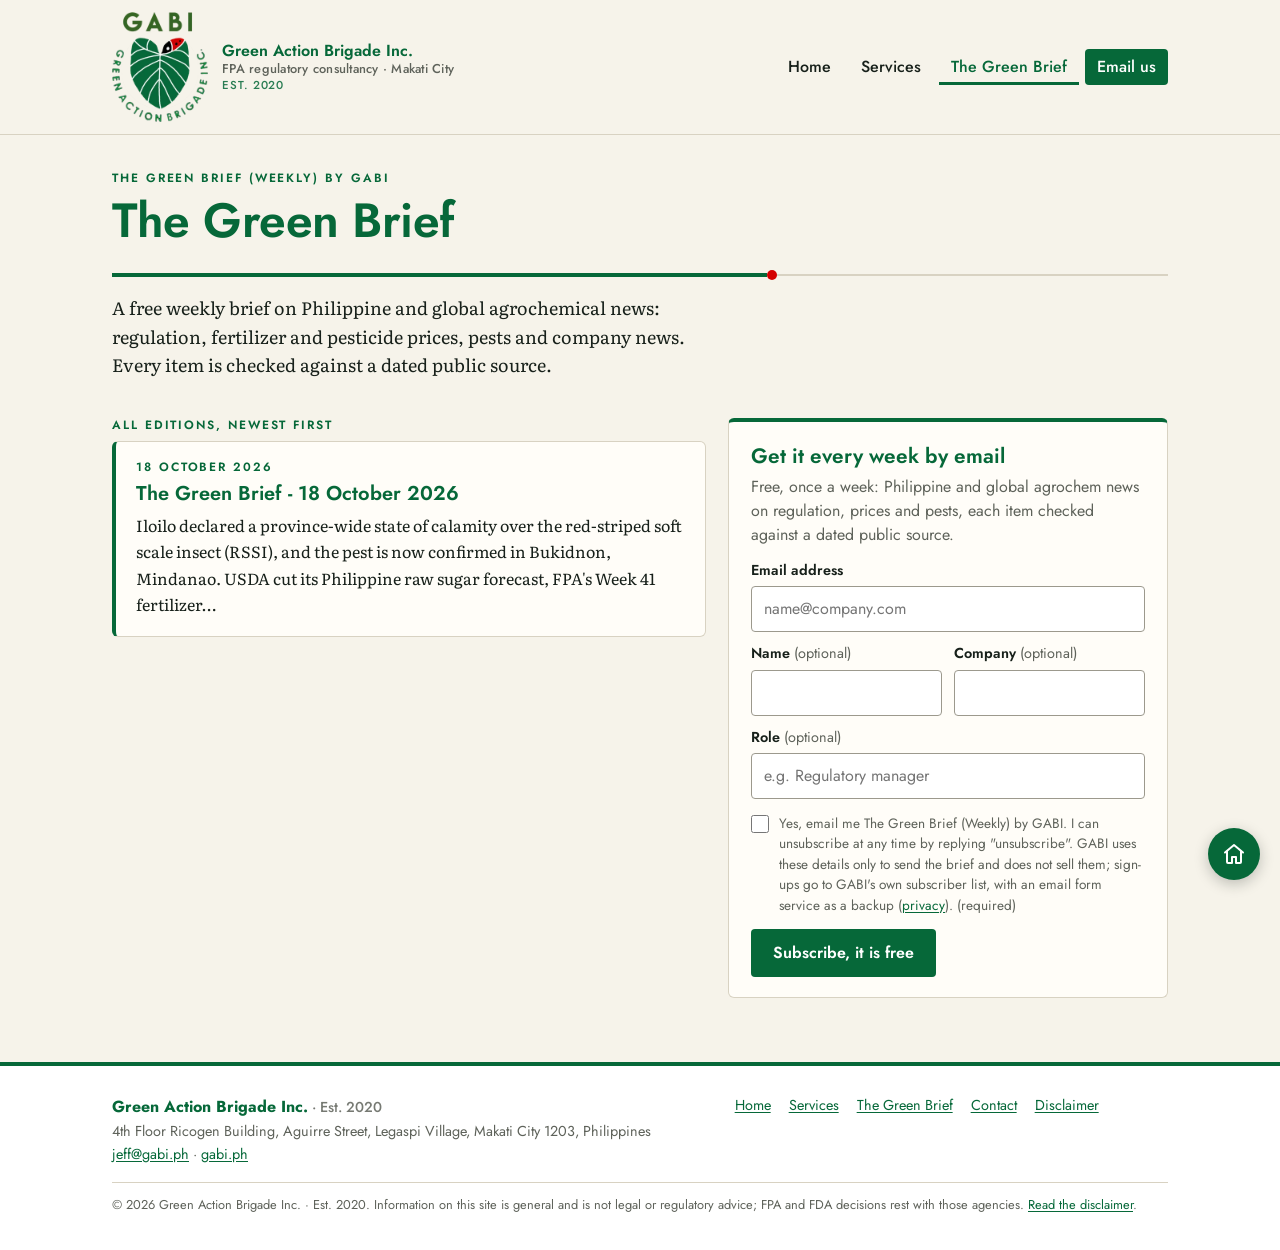
==== weekly/index.html @ cd9f1b32 "Menu always says The Green Brief" ====
<!DOCTYPE html>
<html lang="en-PH">
<head>
<meta charset="utf-8">
<meta name="viewport" content="width=device-width,initial-scale=1">
<title>The Green Brief (Weekly) by GABI</title>
<meta name="description" content="The Green Brief (Weekly) by GABI: free weekly brief on Philippine and global agrochemical regulation, prices, pests and company news, with sources.">
<link rel="canonical" href="https://gabi.ph/weekly/">
<meta name="theme-color" content="#066839">
<meta property="og:site_name" content="Green Action Brigade Inc. (GABI)">
<meta property="og:locale" content="en_PH">
<meta property="og:type" content="website">
<meta property="og:title" content="The Green Brief (Weekly) by GABI">
<meta property="og:description" content="The Green Brief (Weekly) by GABI: free weekly brief on Philippine and global agrochemical regulation, prices, pests and company news, with sources.">
<meta property="og:url" content="https://gabi.ph/weekly/">
<meta property="og:image" content="https://gabi.ph/assets/img/og-weekly.png">
<meta property="og:image:width" content="1200">
<meta property="og:image:height" content="630">
<meta property="og:image:alt" content="GABI logo with the words Green Action Brigade Inc. and a short description">
<meta name="twitter:card" content="summary_large_image">
<meta name="twitter:title" content="The Green Brief (Weekly) by GABI">
<meta name="twitter:description" content="The Green Brief (Weekly) by GABI: free weekly brief on Philippine and global agrochemical regulation, prices, pests and company news, with sources.">
<meta name="twitter:image" content="https://gabi.ph/assets/img/og-weekly.png">
<link rel="icon" href="../favicon.ico" sizes="any">
<link rel="icon" type="image/png" sizes="32x32" href="../assets/img/favicon-32.png">
<link rel="apple-touch-icon" href="../apple-touch-icon.png">
<link rel="manifest" href="../site.webmanifest">
<link rel="preload" href="../assets/fonts/jost-normal-latin.woff2" as="font" type="font/woff2" crossorigin>
<link rel="preload" href="../assets/fonts/literata-normal-latin.woff2" as="font" type="font/woff2" crossorigin>
<link rel="stylesheet" href="../assets/css/fonts.css?v=5">
<link rel="stylesheet" href="../assets/css/site.css?v=8">
<script type="application/ld+json">{"@context": "https://schema.org", "@type": "ProfessionalService", "name": "Green Action Brigade Inc.", "alternateName": "GABI", "url": "https://gabi.ph/", "email": "jeff@gabi.ph", "logo": "https://gabi.ph/assets/img/gabi-logo-480.png", "image": "https://gabi.ph/assets/img/og-default.png", "address": {"@type": "PostalAddress", "streetAddress": "4th Floor Ricogen Building, Aguirre Street, Legaspi Village", "addressLocality": "Makati City", "postalCode": "1203", "addressCountry": "PH"}, "areaServed": "PH", "description": "Philippine agrochemical regulatory consultancy: FPA pesticide and fertilizer registration, renewals, labels, EUPs and trials coordination."}</script>
</head>
<body>
<a class="skip" href="#main">Skip to content</a>
<header class="site-header">
 <div class="wrap">
  <a class="brand" href="../" aria-label="GABI home">
   <picture><source type="image/webp" srcset="../assets/img/gabi-logo-240.webp"><img src="../assets/img/gabi-logo-240.png" width="96" height="110" alt="GABI, Green Action Brigade Inc."></picture>
   <span class="brand-name">Green Action Brigade Inc.<small>FPA regulatory consultancy · Makati City</small><small class="est">Est. 2020</small></span>
  </a>
  <nav class="nav" aria-label="Main"><ul><li><a href="../">Home</a></li><li><a href="../services.html">Services</a></li><li><a href="../weekly/" aria-current="page">The Green Brief</a></li><li><a class="btn-nav" href="../contact.html">Email us</a></li></ul></nav>
 </div>
</header>
<main id="main">
<div class="wrap">
 <section class="page-head">
  <span class="kicker">The Green Brief (Weekly) by GABI</span>
  <h1>The Green Brief</h1>
  <div class="midrib dot" aria-hidden="true"></div>
  <p class="lede">A free weekly brief on Philippine and global agrochemical news: regulation, fertilizer and pesticide prices, pests and company news. Every item is checked against a dated public source.</p>
 </section>
 <div class="grid archive-grid" style="padding:12px 0 24px;gap:22px">
  <section aria-labelledby="ed-h"><h2 id="ed-h" class="kicker" style="font-size:.75rem">All editions, newest first</h2>
   <ol class="editions" reversed><li class="edition-card">
  <span class="kicker">18 October 2026</span>
  <h3><a href="2026-10-18/">The Green Brief - 18 October 2026</a></h3>
  <p>Iloilo declared a province-wide state of calamity over the red-striped soft scale insect (RSSI), and the pest is now confirmed in Bukidnon, Mindanao. USDA cut its Philippine raw sugar forecast, FPA&#x27;s Week 41 fertilizer…</p>
 </li></ol>
  </section>
  <div class="archive-side">
  <section class="subscribe card" aria-labelledby="sub-archive-h">
 <h2 id="sub-archive-h">Get it every week by email</h2>
 <p>Free, once a week: Philippine and global agrochem news on regulation, prices and pests, each item checked against a dated public source.</p>
 <form action="https://formsubmit.co/b0a8efc74737ae92e1e23c22b9d89d96" method="POST" accept-charset="UTF-8" data-gb-signup>
  <input type="hidden" name="_subject" value="New Green Brief subscriber"><input type="hidden" name="_template" value="table"><input type="hidden" name="_captcha" value="true"><input type="hidden" name="signup_page" value="weekly archive"><input type="hidden" name="_next" value="https://gabi.ph/weekly/subscribe/thanks/" data-next="../weekly/subscribe/thanks/"><div class="hp" aria-hidden="true"><label>Leave this empty<input type="text" name="_honey" tabindex="-1" autocomplete="off"></label></div><div class="sub-grid"><label class="full" for="sub-archive-email"><span class="lt">Email address</span><input id="sub-archive-email" type="email" name="email" required autocomplete="email" placeholder="name@company.com"></label><label for="sub-archive-name"><span class="lt">Name <em>(optional)</em></span><input id="sub-archive-name" type="text" name="name" autocomplete="name"></label><label for="sub-archive-company"><span class="lt">Company <em>(optional)</em></span><input id="sub-archive-company" type="text" name="company" autocomplete="organization"></label><label class="full" for="sub-archive-role"><span class="lt">Role <em>(optional)</em></span><input id="sub-archive-role" type="text" name="role" autocomplete="organization-title" placeholder="e.g. Regulatory manager"></label></div>
  <label class="consent"><input type="checkbox" name="consent" value="yes" required> <span>Yes, email me The Green Brief (Weekly) by GABI. I can unsubscribe at any time by replying "unsubscribe". GABI uses these details only to send the brief and does not sell them; sign-ups go to GABI's own subscriber list, with an email form service as a backup (<a href="../disclaimer.html#privacy">privacy</a>). <em>(required)</em></span></label>
  <button class="btn btn-green" type="submit">Subscribe, it is free</button>
 </form>
</section>
  
  </div>
 </div>
 <div style="height:40px"></div>
</div>
<script>/* point the post-submit redirect at the host the page is served from */
document.querySelectorAll('input[data-next]').forEach(function(i){if(location.protocol.indexOf('http')===0){i.value=new URL(i.getAttribute('data-next'),location.href).href;}});</script>
<script src="../assets/js/signup.js" defer></script>
</main>
<footer class="site-footer">
 <div class="wrap">
  <div>
   <strong>Green Action Brigade Inc.</strong> <span class="est">· Est. 2020</span>
   <address>4th Floor Ricogen Building, Aguirre Street, Legaspi Village, Makati City 1203, Philippines<br><a href="../contact.html">jeff@gabi.ph</a> · <a href="https://gabi.ph/">gabi.ph</a>
   <!-- Phone: add when ready, e.g. <br><a href="tel:+63XXXXXXXXXX">+63 X XXXX XXXX</a> --></address>
  </div>
  <nav aria-label="Footer"><ul>
   <li><a href="../">Home</a></li><li><a href="../services.html">Services</a></li>
   <li><a href="../weekly/">The Green Brief</a></li><li><a href="../contact.html">Contact</a></li>
   <li><a href="../disclaimer.html">Disclaimer</a></li>
  </ul></nav>
  <p class="legal">© 2026 Green Action Brigade Inc. · Est. 2020. Information on this site is general and is not legal or regulatory advice; FPA and FDA decisions rest with those agencies. <a href="../disclaimer.html">Read the disclaimer</a>.</p>
 </div>
</footer>
<a class="home-fab" href="../" aria-label="Back to home" title="Home"><svg viewBox="0 0 24 24" fill="none" stroke="currentColor" stroke-width="2" stroke-linecap="round" stroke-linejoin="round" aria-hidden="true"><path d="M3 10.5 12 3l9 7.5"/><path d="M5 9.5V20a1 1 0 0 0 1 1h4v-6h4v6h4a1 1 0 0 0 1-1V9.5"/></svg></a>
</body>
</html>
---- assets/css/fonts.css ----
@font-face{font-family:'Jost';font-style:normal;font-weight:400 700;font-display:swap;src:url(../fonts/jost-normal-latin-ext.woff2) format('woff2');unicode-range:U+0100-02BA, U+02BD-02C5, U+02C7-02CC, U+02CE-02D7, U+02DD-02FF, U+0304, U+0308, U+0329, U+1D00-1DBF, U+1E00-1E9F, U+1EF2-1EFF, U+2020, U+20A0-20AB, U+20AD-20C4, U+2113, U+2C60-2C7F, U+A720-A7FF}
@font-face{font-family:'Jost';font-style:normal;font-weight:400 700;font-display:swap;src:url(../fonts/jost-normal-latin.woff2) format('woff2');unicode-range:U+0000-00FF, U+0131, U+0152-0153, U+02BB-02BC, U+02C6, U+02DA, U+02DC, U+0304, U+0308, U+0329, U+2000-206F, U+20AC, U+2122, U+2191, U+2193, U+2212, U+2215, U+FEFF, U+FFFD}
@font-face{font-family:'Literata';font-style:italic;font-weight:400 600;font-display:swap;src:url(../fonts/literata-italic-latin-ext.woff2) format('woff2');unicode-range:U+0100-02BA, U+02BD-02C5, U+02C7-02CC, U+02CE-02D7, U+02DD-02FF, U+0304, U+0308, U+0329, U+1D00-1DBF, U+1E00-1E9F, U+1EF2-1EFF, U+2020, U+20A0-20AB, U+20AD-20C4, U+2113, U+2C60-2C7F, U+A720-A7FF}
@font-face{font-family:'Literata';font-style:italic;font-weight:400 600;font-display:swap;src:url(../fonts/literata-italic-latin.woff2) format('woff2');unicode-range:U+0000-00FF, U+0131, U+0152-0153, U+02BB-02BC, U+02C6, U+02DA, U+02DC, U+0304, U+0308, U+0329, U+2000-206F, U+20AC, U+2122, U+2191, U+2193, U+2212, U+2215, U+FEFF, U+FFFD}
@font-face{font-family:'Literata';font-style:normal;font-weight:400 600;font-display:swap;src:url(../fonts/literata-normal-latin-ext.woff2) format('woff2');unicode-range:U+0100-02BA, U+02BD-02C5, U+02C7-02CC, U+02CE-02D7, U+02DD-02FF, U+0304, U+0308, U+0329, U+1D00-1DBF, U+1E00-1E9F, U+1EF2-1EFF, U+2020, U+20A0-20AB, U+20AD-20C4, U+2113, U+2C60-2C7F, U+A720-A7FF}
@font-face{font-family:'Literata';font-style:normal;font-weight:400 600;font-display:swap;src:url(../fonts/literata-normal-latin.woff2) format('woff2');unicode-range:U+0000-00FF, U+0131, U+0152-0153, U+02BB-02BC, U+02C6, U+02DA, U+02DC, U+0304, U+0308, U+0329, U+2000-206F, U+20AC, U+2122, U+2191, U+2193, U+2212, U+2215, U+FEFF, U+FFFD}
---- assets/css/site.css ----
/* GABI site styles. Brand kit v1.0 (16 Oct 2026): Taro Leaf greens, Paper ground,
   Jost headings, Literata body, midrib rule, one Ladybug Red dot per page, no gold. */
:root{
  --taro:#066839;--ring:#228448;--olive:#366425;--paper:#F6F3EA;--white:#fff;
  --wash:#E2ECE4;--stone:#D8D2C2;--soil:#5E625A;--ink:#17201A;--red:#D40000;
  --card:#FFFDF8;--max:1120px;
  --sans:Jost,"Century Gothic",Arial,sans-serif;--serif:Literata,Georgia,serif;
}
*,*::before,*::after{box-sizing:border-box}
html{-webkit-text-size-adjust:100%;scroll-padding-top:16px}
body{margin:0;background:var(--paper);color:var(--ink);font:16px/1.65 var(--serif);min-height:100vh;display:flex;flex-direction:column}
main{flex:1 0 auto}
img{max-width:100%;height:auto;display:block}
a{color:var(--taro);text-underline-offset:2px}
a:hover{color:var(--olive)}
:focus-visible{outline:3px solid var(--ring);outline-offset:2px;border-radius:2px}
.hero :focus-visible,.close :focus-visible,.edition-cta :focus-visible{outline-color:#fff}
h1,h2,h3,h4{font-family:var(--sans);line-height:1.18;margin:0 0 .5em;color:var(--taro);font-weight:600}
h1{font-size:clamp(1.85rem,1.2rem + 2.6vw,3rem);letter-spacing:-.01em}
h2{font-size:clamp(1.45rem,1.1rem + 1.3vw,2rem)}
h3{font-size:1.15rem;color:var(--ink)}
p{margin:0 0 1em}
.wrap{max-width:var(--max);margin:0 auto;padding:0 20px}
.skip{position:absolute;left:-999px;top:8px;background:var(--white);padding:8px 12px;z-index:10;font-family:var(--sans)}
.skip:focus{left:8px}
.kicker{font:600 .75rem/1.3 var(--sans);letter-spacing:.16em;text-transform:uppercase;color:var(--taro);margin:0 0 .6em;display:block}
.lede{font-size:1.12rem;line-height:1.6}
.muted{color:var(--soil)}
.small{font-size:.875rem}

/* Header */
.site-header{background:var(--paper);border-bottom:1px solid var(--stone)}
.site-header .wrap{display:flex;align-items:center;justify-content:space-between;gap:16px;padding-top:12px;padding-bottom:12px}
.brand{display:flex;align-items:center;gap:14px;text-decoration:none;color:var(--ink)}
.brand img{width:96px;height:auto;flex:none}   /* brand kit: never below 96 px on screen */
.brand-name{font:600 1rem/1.25 var(--sans);color:var(--taro)}
.brand-name small{display:block;font-weight:500;font-size:.8rem;color:var(--soil);letter-spacing:.02em}
.nav ul{list-style:none;margin:0;padding:0;display:flex;flex-wrap:wrap;gap:4px 6px;align-items:center}
.nav a{display:inline-block;font:500 1rem/1 var(--sans);color:var(--ink);text-decoration:none;padding:10px 12px;border-radius:4px}
.nav a:hover{background:var(--wash);color:var(--taro)}
.nav a[aria-current="page"]{color:var(--taro);box-shadow:inset 0 -3px 0 var(--taro);border-radius:0}
.nav a.btn-nav{background:var(--taro);color:var(--white);border-radius:4px;box-shadow:none}
.nav a.btn-nav:hover{background:var(--olive);color:var(--white)}

/* Buttons */
.btn{display:inline-block;font:600 1rem/1 var(--sans);text-decoration:none;padding:14px 20px;border-radius:4px;border:2px solid transparent}
.btn-primary{background:var(--white);color:var(--taro)}
.btn-primary:hover{background:var(--paper);color:var(--olive)}
.btn-green{background:var(--taro);color:var(--white)}
.btn-green:hover{background:var(--olive);color:var(--white)}
.btn-ghost{border-color:currentColor;color:var(--white)}
.btn-ghost:hover{background:rgba(255,255,255,.1);color:var(--white)}
.btn-outline{border-color:var(--taro);color:var(--taro);background:transparent}
.btn-outline:hover{background:var(--wash);color:var(--taro)}
.actions{display:flex;flex-wrap:wrap;gap:12px;margin-top:1.4em}

/* Midrib rule: Taro Leaf rule to ~62 %, Stone after, one Ladybug dot at the joint */
.midrib{position:relative;height:2px;background:var(--stone);margin:18px 0}
.midrib::before{content:"";position:absolute;left:0;top:-1px;width:62%;height:4px;background:var(--taro)}
.midrib.dot::after{content:"";position:absolute;left:62%;top:-4px;width:10px;height:10px;border-radius:50%;background:var(--red)}

/* Hero: L1 cover split, 62 % Taro Leaf / 38 % White */
.hero{background:var(--taro);color:var(--white);overflow:hidden}
.hero-grid{display:grid;grid-template-columns:1fr}
.hero-copy{padding:40px 0 36px}
.hero h1{color:var(--white);max-width:20ch}
.hero .kicker{color:#CFE3D5}
.hero .lede{color:#F0F5F1;max-width:46ch}
.hero-panel{background:var(--white);color:var(--ink);padding:26px 22px 22px;margin:0 -20px}
.hero-panel h2{font-size:1.05rem;color:var(--olive);text-transform:uppercase;letter-spacing:.12em;margin-bottom:14px}
.veins{list-style:none;margin:0;padding:0 0 0 22px;position:relative}
.veins::before{content:"";position:absolute;left:5px;top:6px;bottom:6px;width:4px;background:var(--taro);border-radius:2px}
.veins li{position:relative;padding:0 0 14px 18px;font:500 1rem/1.35 var(--sans)}
.veins li::before{content:"";position:absolute;left:-15px;top:.55em;width:24px;height:3px;background:var(--ring);transform:rotate(-35deg);transform-origin:left center}
.veins li span{display:block;font:400 .875rem/1.45 var(--serif);color:var(--soil);margin-top:2px}
.veins li b{font-weight:700;color:var(--olive);margin-right:6px}
.panel-note{font:.8rem/1.45 var(--sans);color:var(--soil);margin:4px 0 0;border-top:1px solid var(--stone);padding-top:10px}

/* Sections */
.section{padding:48px 0}
.section.alt{background:var(--white)}
.section.wash{background:var(--wash)}
.section-head{max-width:720px;margin-bottom:24px}
.grid{display:grid;gap:16px;grid-template-columns:1fr}
.card{background:var(--card);border:1px solid var(--stone);border-radius:6px;padding:20px 20px 18px;position:relative}
.card h3{margin:.1em 0 .35em}
.card p{margin:0;font-size:.97rem}
.num{font:700 2.2rem/1 var(--sans);color:var(--olive);display:block;margin-bottom:8px}
.card a.stretch::after{content:"";position:absolute;inset:0}
.more{font:600 1rem var(--sans);text-decoration:none}
.more::after{content:" \2192"}

/* Midrib layout: content hangs from an off-centre vertical rule */
.midrib-layout{display:grid;grid-template-columns:1fr;gap:20px}
.midrib-layout .side{border-left:4px solid var(--taro);padding-left:18px}
.ticks{list-style:none;margin:0;padding:0}
.ticks li{position:relative;padding:0 0 18px 28px}
.ticks li::before{content:"";position:absolute;left:0;top:.75em;width:18px;height:3px;background:var(--ring);transform:rotate(-35deg);transform-origin:left center}
.ticks li strong{display:block;font:600 1.08rem/1.3 var(--sans);color:var(--ink);margin-bottom:2px}
.ticks li p{margin:0}

/* Weekly teaser */
.teaser{background:var(--card);border:1px solid var(--stone);border-left:4px solid var(--taro);border-radius:6px;padding:22px}
.teaser h3{font-size:1.35rem;color:var(--taro)}
.teaser ul{margin:.4em 0 1.2em;padding-left:1.2em}
.teaser li{margin:.3em 0}
.meta{font:500 .875rem/1.4 var(--sans);color:var(--soil);margin:0 0 .8em}

/* Close / contact CTA (L9) */
.close{background:var(--taro);color:var(--white);padding:48px 0}
.close h2{color:var(--white);max-width:24ch}
.close p{color:#F0F5F1}
.close address{font-style:normal;font-family:var(--sans)}
.close a:not(.btn){color:var(--white)}

/* Services page */
.svc{padding:28px 0;border-top:1px solid var(--stone);display:grid;grid-template-columns:1fr;gap:8px 32px}
.svc:first-of-type{border-top:0}
.svc h2{font-size:1.45rem;margin:0}
.svc ul{margin:.3em 0 0;padding-left:1.2em}
.svc li{margin:.25em 0}
.toc{display:flex;flex-wrap:wrap;gap:8px;list-style:none;padding:0;margin:0}
.toc a{display:inline-block;font:500 .9rem/1 var(--sans);text-decoration:none;background:var(--white);border:1px solid var(--stone);padding:9px 12px;border-radius:99px;color:var(--ink)}
.toc a:hover{border-color:var(--taro);color:var(--taro)}
.steps{counter-reset:s;list-style:none;padding:0;margin:0;display:grid;gap:14px;grid-template-columns:1fr}
.steps li{counter-increment:s;background:var(--card);border:1px solid var(--stone);border-radius:6px;padding:16px 16px 14px 64px;position:relative}
.steps li::before{content:counter(s,decimal-leading-zero);position:absolute;left:16px;top:12px;font:700 1.6rem/1 var(--sans);color:var(--olive)}
.steps strong{font-family:var(--sans);display:block}
.note{background:var(--wash);border-left:4px solid var(--ring);padding:14px 18px;border-radius:0 6px 6px 0}

/* Page head (inner pages) */
.page-head{padding:36px 0 8px}
.page-head .lede{max-width:62ch}

/* Contact */
.contact-grid{display:grid;grid-template-columns:1fr;gap:20px}
.contact-card{background:var(--white);border:1px solid var(--stone);border-radius:6px;padding:22px}
.contact-card address{font-style:normal}
.contact-card dt{font:600 .75rem/1.3 var(--sans);letter-spacing:.14em;text-transform:uppercase;color:var(--ring);margin-top:14px}
.contact-card dt:first-child{margin-top:0}
.contact-card dd{margin:4px 0 0;font-size:1.05rem}
.checklist{padding-left:1.2em}.checklist li{margin:.35em 0}

/* Weekly archive */
.editions{list-style:none;margin:0;padding:0;display:grid;gap:14px}
.edition-card{background:var(--card);border:1px solid var(--stone);border-left:4px solid var(--taro);border-radius:6px;padding:18px 20px;position:relative}
.edition-card h3{font-size:1.25rem;margin:0 0 .3em;color:var(--taro)}
.edition-card h3 a{text-decoration:none}
.edition-card h3 a::after{content:"";position:absolute;inset:0}
.edition-card p{margin:0}
.follow{background:var(--white);border:1px solid var(--stone);border-radius:6px;padding:18px 20px}

/* Weekly edition content (adapted from the public edition format) */
.edition{max-width:880px;margin:0 auto;padding-bottom:48px}
.edition h1{font-size:clamp(1.6rem,1.2rem + 1.8vw,2.3rem)}
.edition .intro{background:var(--wash);border-left:3px solid var(--ring);padding:14px 18px;margin:16px 0 8px}
.edition .intro .lab{font:600 .75rem var(--sans);letter-spacing:.12em;text-transform:uppercase;color:var(--taro);display:block;margin-bottom:4px}
.edition .intro p{margin:0}
.edition h2{font-size:1.3rem;margin:36px 0 10px;display:flex;align-items:baseline;gap:12px}
.edition h2 .num{font-size:1.7rem;display:inline;margin:0}
.edition .sintro{font:.9rem/1.5 var(--sans);color:var(--soil);margin:0 0 6px}
.edition article.item{background:var(--card);border:1px solid var(--stone);border-left:3px solid var(--ring);border-radius:4px;padding:14px 18px;margin:12px 0}
.edition article.item h3{font-size:1.05rem;line-height:1.35;margin:0 0 6px}
.edition article.item p{margin:6px 0}
.edition .why{font:.92rem/1.5 var(--sans);background:#EEF4EF;padding:8px 11px;border-radius:3px}
.edition .why b{color:var(--taro);text-transform:uppercase;font-size:.72rem;letter-spacing:.08em;margin-right:8px}
.edition .src,.edition .tnote{font:.8rem/1.5 var(--sans);color:var(--soil)}
.edition .src a{word-break:break-word}
.edition ul.bl{margin:4px 0;padding-left:20px}.edition ul.bl li{margin:6px 0}.edition ul.bl .src{display:block}
.edition .tw{overflow-x:auto;-webkit-overflow-scrolling:touch}
.edition .tw:focus-visible{outline:3px solid var(--ring);outline-offset:2px}
.edition table{width:100%;border-collapse:collapse;font:.84rem/1.45 var(--sans);margin:8px 0 2px;background:var(--card)}
.edition th{text-align:left;background:var(--taro);color:var(--white);font-weight:600;padding:7px 9px;white-space:nowrap}
.edition td{border-bottom:1px solid var(--stone);padding:7px 9px;vertical-align:top}
.edition ul.watch{padding-left:20px;font:.95rem/1.6 var(--sans)}
.edition .disc{margin-top:26px;font:.82rem/1.55 var(--sans);color:var(--soil);border-top:1px solid var(--stone);padding-top:12px}
.edition-cta{margin-top:34px;background:var(--taro);color:var(--white);border-radius:6px;padding:22px 24px}
.edition-cta h2{color:var(--white);margin:0 0 8px;font-size:1.3rem;display:block}
.edition-cta p{margin:6px 0;font:1rem/1.5 var(--sans)}
.edition-cta a{color:var(--white);font-weight:600}
.edition-toc{font:.9rem/1.5 var(--sans);margin:14px 0 0;padding:12px 16px;background:var(--white);border:1px solid var(--stone);border-radius:6px}
.edition-toc ol{margin:6px 0 0;padding-left:1.3em;columns:2;column-gap:28px}
.crumbs{font:.875rem var(--sans);margin:22px 0 18px}
.crumbs a{text-decoration:none}

/* Prose (disclaimer, 404) */
.prose{max-width:70ch}
.prose h2{font-size:1.3rem;margin-top:1.6em}

/* Footer */
.site-footer{border-top:4px solid var(--taro);background:var(--white);padding:28px 0 22px;font:.9rem/1.6 var(--sans);color:var(--soil);margin-top:0}
.site-footer .wrap{display:grid;grid-template-columns:1fr;gap:16px}
.site-footer strong{color:var(--taro);font-size:1rem}
.site-footer address{font-style:normal}
.site-footer ul{list-style:none;margin:0;padding:0;display:flex;flex-wrap:wrap;gap:6px 18px}
.site-footer a{color:var(--taro)}
.site-footer .legal{border-top:1px solid var(--stone);padding-top:12px;font-size:.8rem}

/* Tablet and up */
@media (min-width:700px){
  .wrap{padding:0 32px}
  .hero-panel{margin:0 -32px}
  .grid.two{grid-template-columns:1fr 1fr}
  .grid.four{grid-template-columns:1fr 1fr}
  .steps{grid-template-columns:1fr 1fr}
  .contact-grid{grid-template-columns:1.1fr .9fr}
  .site-footer .wrap{grid-template-columns:1.4fr 1fr}
  .site-footer .legal{grid-column:1/-1}
}
@media (min-width:980px){
  .hero-grid{grid-template-columns:62fr 38fr;min-height:440px}
  .hero-copy{padding:64px 48px 60px 0}
  .hero-panel{margin-left:0;display:flex;flex-direction:column;justify-content:center;padding:40px 32px 28px;margin-right:calc(-1 * (max(0px,(100vw - var(--max))/2) + 32px))}
  .grid.four{grid-template-columns:repeat(4,1fr)}
  .midrib-layout{grid-template-columns:38fr 62fr;gap:48px}
  .midrib-layout .side{border-left:0;padding-left:0;border-right:4px solid var(--taro);padding-right:32px}
  .svc{grid-template-columns:38fr 62fr}
  .steps{grid-template-columns:repeat(5,1fr)}
  .steps li{padding:52px 16px 16px}
  .steps li::before{top:16px}
}
@media (max-width:699px){
  .hide-sm{display:none}
  .lede{font-size:1.04rem}
  .grid.four .card{display:grid;grid-template-columns:48px 1fr;column-gap:6px;padding:16px 16px 14px}
  .grid.four .card .num{grid-row:1/3;font-size:1.6rem;margin:2px 0 0}
  .grid.four .card h3{font-size:1.05rem}
  .site-header .wrap{flex-direction:column;align-items:flex-start;gap:6px}
  .nav{width:100%}
  .nav ul{gap:2px}
  .nav a{padding:10px 8px;font-size:.98rem}
  .edition-toc ol{columns:1}
  .edition{font-size:.94rem}
  .edition article.item{padding:12px 13px}
}
@media (prefers-reduced-motion:reduce){*{scroll-behavior:auto!important}}
@media print{.site-header .nav,.close,.edition-cta{display:none}body{background:#fff}}

/* Newsletter sign-up (The Green Brief) */
.narrow{max-width:760px}
.archive-side{display:grid;gap:16px;align-content:start}
@media (min-width:980px){.archive-grid{grid-template-columns:1.35fr 1fr;align-items:start}.archive-side{position:sticky;top:16px}}
.subscribe{background:var(--card);border:1px solid var(--stone);border-top:4px solid var(--taro);border-radius:6px;padding:22px 22px 20px;margin:28px 0 0}
.subscribe h2{font-size:1.3rem;margin:0 0 .3em}
.subscribe > p{font:1rem/1.5 var(--sans);color:var(--soil);margin:0 0 14px}
.subscribe form{display:grid;gap:14px}
.subscribe label{font:600 .9rem/1.35 var(--sans);color:var(--ink);display:grid;gap:6px}
.subscribe label em{font-style:normal;font-weight:400;color:var(--soil)}
.subscribe input[type=email],.subscribe input[type=text]{font:1rem/1.3 var(--sans);color:var(--ink);background:var(--white);border:1.5px solid #9C998D;border-radius:4px;padding:11px 12px;width:100%;min-height:46px}
.subscribe input:focus-visible{outline:3px solid var(--ring);outline-offset:1px;border-color:var(--taro)}
.subscribe .sub-grid{display:grid;gap:12px}
.subscribe label,.subscribe input{min-width:0}
@media (min-width:560px){.subscribe .sub-grid{grid-template-columns:minmax(0,1fr) minmax(0,1fr)}.subscribe .sub-grid .full{grid-column:1/-1}}
.subscribe .consent{display:flex;gap:10px;align-items:flex-start;font:400 .85rem/1.5 var(--sans);color:var(--soil)}
.subscribe .consent input{width:18px;height:18px;margin:2px 0 0;flex:none;accent-color:var(--taro)}
.subscribe button{cursor:pointer;justify-self:start}
.subscribe .hp{position:absolute!important;left:-9999px;width:1px;height:1px;overflow:hidden}
.subscribe .sr{position:absolute;width:1px;height:1px;overflow:hidden;clip:rect(0 0 0 0);white-space:nowrap}
.subscribe form{position:relative}
.subscribe.compact{border-top:0;border-left:4px solid var(--taro)}
.subscribe .sub-row{display:flex;gap:10px;flex-wrap:wrap}
.subscribe .sub-row input{flex:1 1 240px}
.subscribe .sub-row button{flex:none}
.subscribe .sub-more summary{font:500 .9rem var(--sans);color:var(--taro);cursor:pointer;padding:4px 0}
.subscribe .sub-more .sub-grid{margin-top:10px}
@media (min-width:560px){.subscribe .sub-more .sub-grid{grid-template-columns:repeat(3,minmax(0,1fr))}}
@media (max-width:559px){.subscribe .sub-row button{width:100%}.subscribe button{width:100%}}
.archive-side .subscribe{margin-top:0}
.ticks-sm{font:1rem/1.6 var(--sans);padding-left:1.2em;margin:0}
@media print{.subscribe{display:none}}
.brand-name small.est{font-size:.72rem;letter-spacing:.08em;text-transform:uppercase;color:var(--taro);opacity:.85;margin-top:.1rem}
.site-footer .est{font-weight:500;opacity:.85}

/* Contact enquiry form (contact.html) */
.contact-grid.has-form{align-items:start}
@media (min-width:700px) and (max-width:979px){.contact-grid.has-form{grid-template-columns:1fr}}
@media (min-width:980px){.contact-grid.has-form{grid-template-columns:minmax(0,.78fr) minmax(0,1.22fr)}.contact-grid.has-form .contact-card{position:sticky;top:16px}}
.enquiry{margin:0}
.subscribe input[type=tel],.subscribe select,.subscribe textarea{font:1rem/1.4 var(--sans);color:var(--ink);background:var(--white);border:1.5px solid #9C998D;border-radius:4px;padding:11px 12px;width:100%;min-height:46px;min-width:0}
.subscribe select{appearance:none;-webkit-appearance:none;padding-right:38px;background-image:linear-gradient(45deg,transparent 50%,var(--taro) 50%),linear-gradient(135deg,var(--taro) 50%,transparent 50%);background-position:calc(100% - 18px) 50%,calc(100% - 12px) 50%;background-size:6px 6px;background-repeat:no-repeat}
.subscribe textarea{resize:vertical;min-height:120px}
.subscribe select:focus-visible,.subscribe textarea:focus-visible{outline:3px solid var(--ring);outline-offset:1px;border-color:var(--taro)}
.subscribe .req{color:var(--taro);font-style:normal;font-weight:600}
.subscribe .form-sec{font:600 .75rem/1.3 var(--sans);letter-spacing:.14em;text-transform:uppercase;color:var(--ring);margin:6px 0 -4px;padding-top:10px;border-top:1px solid var(--stone)}
.subscribe fieldset.needs{border:0;margin:0;padding:0;min-width:0}
.subscribe fieldset.needs legend{font:600 .9rem/1.35 var(--sans);color:var(--ink);padding:0;margin:0 0 8px}
.subscribe .check-grid{display:grid;gap:8px 16px;grid-template-columns:repeat(auto-fill,minmax(140px,1fr))}
.subscribe .check-grid label{display:flex;gap:8px;align-items:center;font:400 .95rem/1.35 var(--sans);color:var(--ink);background:var(--white);border:1px solid var(--stone);border-radius:4px;padding:9px 10px;cursor:pointer}
.subscribe .check-grid input{width:18px;height:18px;margin:0;flex:none;accent-color:var(--taro)}
.subscribe .check-grid label:has(input:checked){border-color:var(--taro);background:var(--wash)}
.subscribe .form-note{font:400 .85rem/1.5 var(--sans);color:var(--soil);margin:0}

/* Floating home button */
.home-fab{position:fixed;right:20px;bottom:20px;z-index:50;width:52px;height:52px;border-radius:50%;background:var(--taro);color:#fff;display:flex;align-items:center;justify-content:center;box-shadow:0 4px 14px rgba(23,32,26,.25);transition:transform .15s,background .15s}
.home-fab:hover{background:var(--olive);color:#fff;transform:translateY(-2px)}
.home-fab svg{width:24px;height:24px}
@media (max-width:600px){.home-fab{right:14px;bottom:14px;width:46px;height:46px}}
@media print{.home-fab{display:none}}
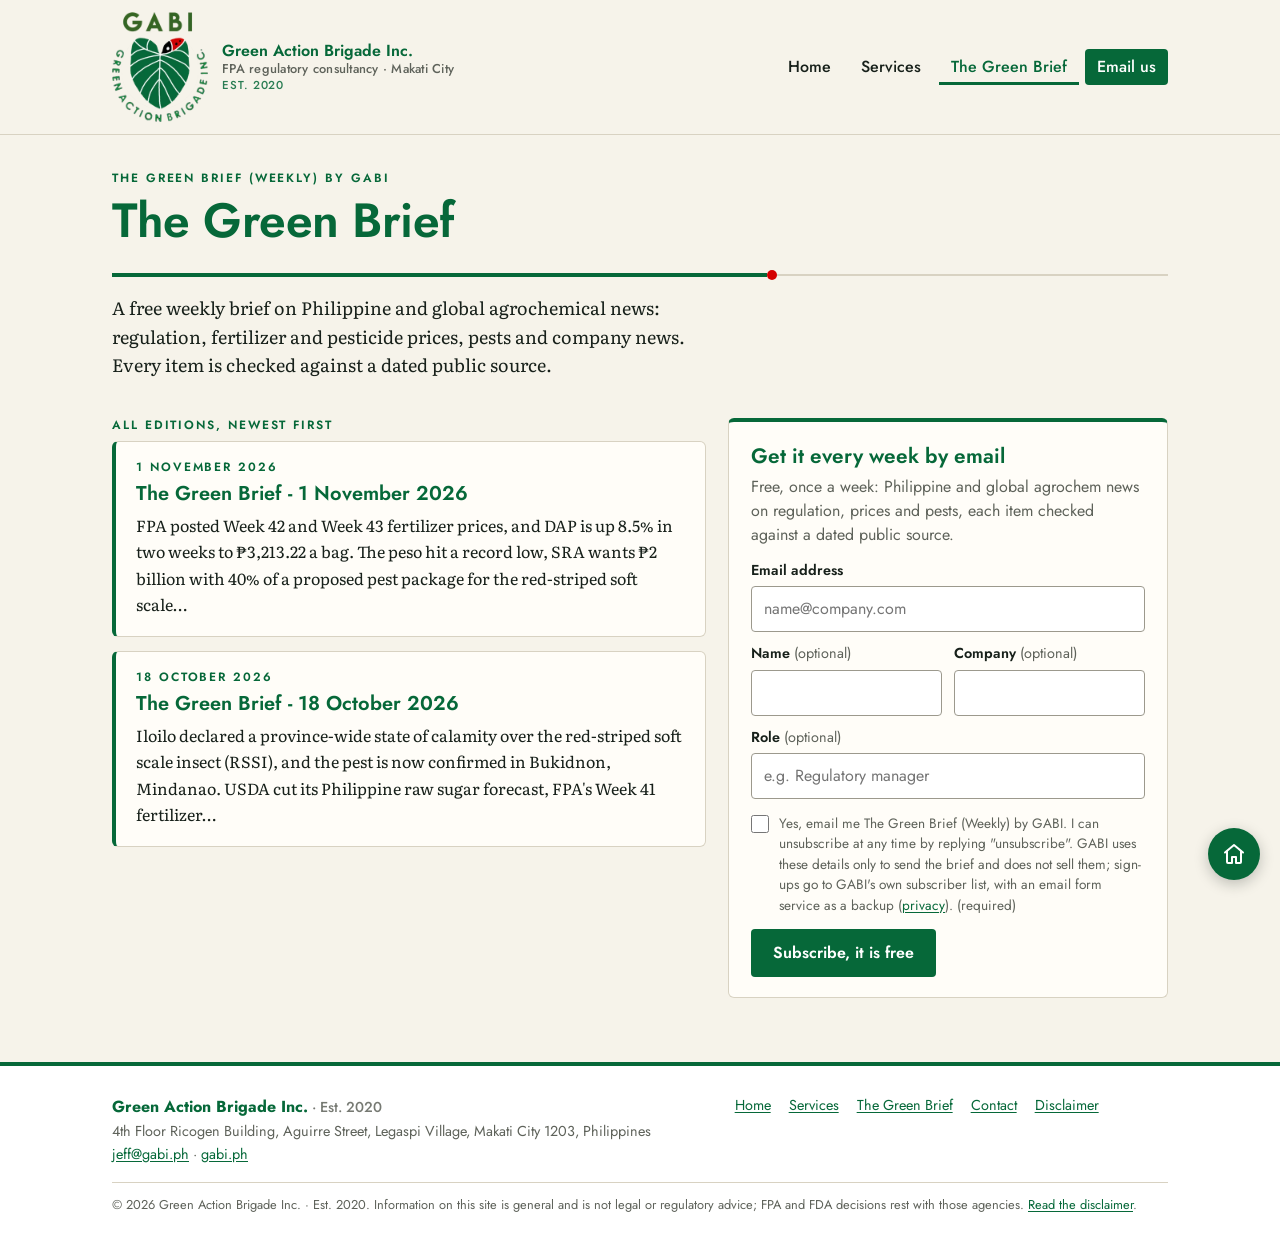
==== commit a6fdd0f6: "Green Brief 1 Nov 2026" ====
--- a/weekly/index.html
+++ b/weekly/index.html
@@ -53,6 +53,10 @@
  <div class="grid archive-grid" style="padding:12px 0 24px;gap:22px">
   <section aria-labelledby="ed-h"><h2 id="ed-h" class="kicker" style="font-size:.75rem">All editions, newest first</h2>
    <ol class="editions" reversed><li class="edition-card">
+  <span class="kicker">1 November 2026</span>
+  <h3><a href="2026-11-01/">The Green Brief - 1 November 2026</a></h3>
+  <p>FPA posted Week 42 and Week 43 fertilizer prices, and DAP is up 8.5% in two weeks to ₱3,213.22 a bag. The peso hit a record low, SRA wants ₱2 billion with 40% of a proposed pest package for the red-striped soft scale…</p>
+ </li><li class="edition-card">
   <span class="kicker">18 October 2026</span>
   <h3><a href="2026-10-18/">The Green Brief - 18 October 2026</a></h3>
   <p>Iloilo declared a province-wide state of calamity over the red-striped soft scale insect (RSSI), and the pest is now confirmed in Bukidnon, Mindanao. USDA cut its Philippine raw sugar forecast, FPA&#x27;s Week 41 fertilizer…</p>
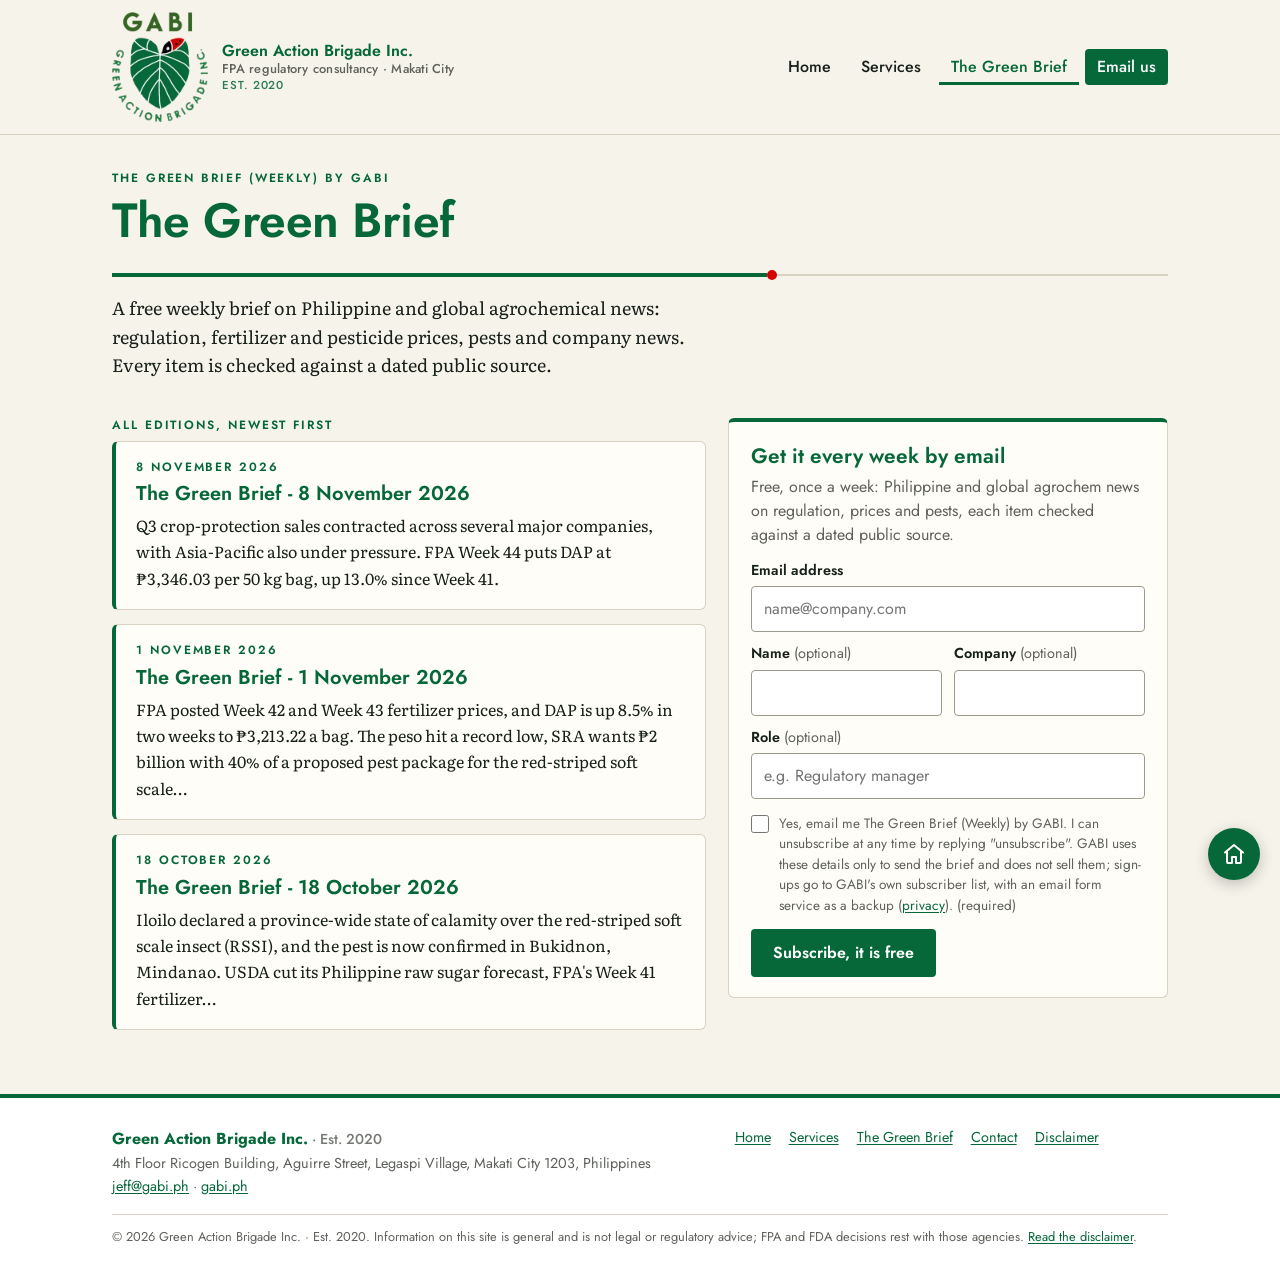
==== commit 4110f49a: "Add the 8 November 2026 Green Brief. Publish the approved edition at /weekly/2026-11-08/ and add it " ====
--- a/weekly/index.html
+++ b/weekly/index.html
@@ -1,6 +1,14 @@
 <!DOCTYPE html>
 <html lang="en-PH">
 <head>
+<!-- Google tag (gtag.js) -->
+<script async src="https://www.googletagmanager.com/gtag/js?id=G-E742H0MWL5"></script>
+<script>
+  window.dataLayer = window.dataLayer || [];
+  function gtag(){dataLayer.push(arguments);}
+  gtag("js", new Date());
+  gtag("config", "G-E742H0MWL5");
+</script>
 <meta charset="utf-8">
 <meta name="viewport" content="width=device-width,initial-scale=1">
 <title>The Green Brief (Weekly) by GABI</title>
@@ -53,6 +61,10 @@
  <div class="grid archive-grid" style="padding:12px 0 24px;gap:22px">
   <section aria-labelledby="ed-h"><h2 id="ed-h" class="kicker" style="font-size:.75rem">All editions, newest first</h2>
    <ol class="editions" reversed><li class="edition-card">
+  <span class="kicker">8 November 2026</span>
+  <h3><a href="2026-11-08/">The Green Brief - 8 November 2026</a></h3>
+  <p>Q3 crop-protection sales contracted across several major companies, with Asia-Pacific also under pressure. FPA Week 44 puts DAP at ₱3,346.03 per 50 kg bag, up 13.0% since Week 41.</p>
+ </li><li class="edition-card">
   <span class="kicker">1 November 2026</span>
   <h3><a href="2026-11-01/">The Green Brief - 1 November 2026</a></h3>
   <p>FPA posted Week 42 and Week 43 fertilizer prices, and DAP is up 8.5% in two weeks to ₱3,213.22 a bag. The peso hit a record low, SRA wants ₱2 billion with 40% of a proposed pest package for the red-striped soft scale…</p>
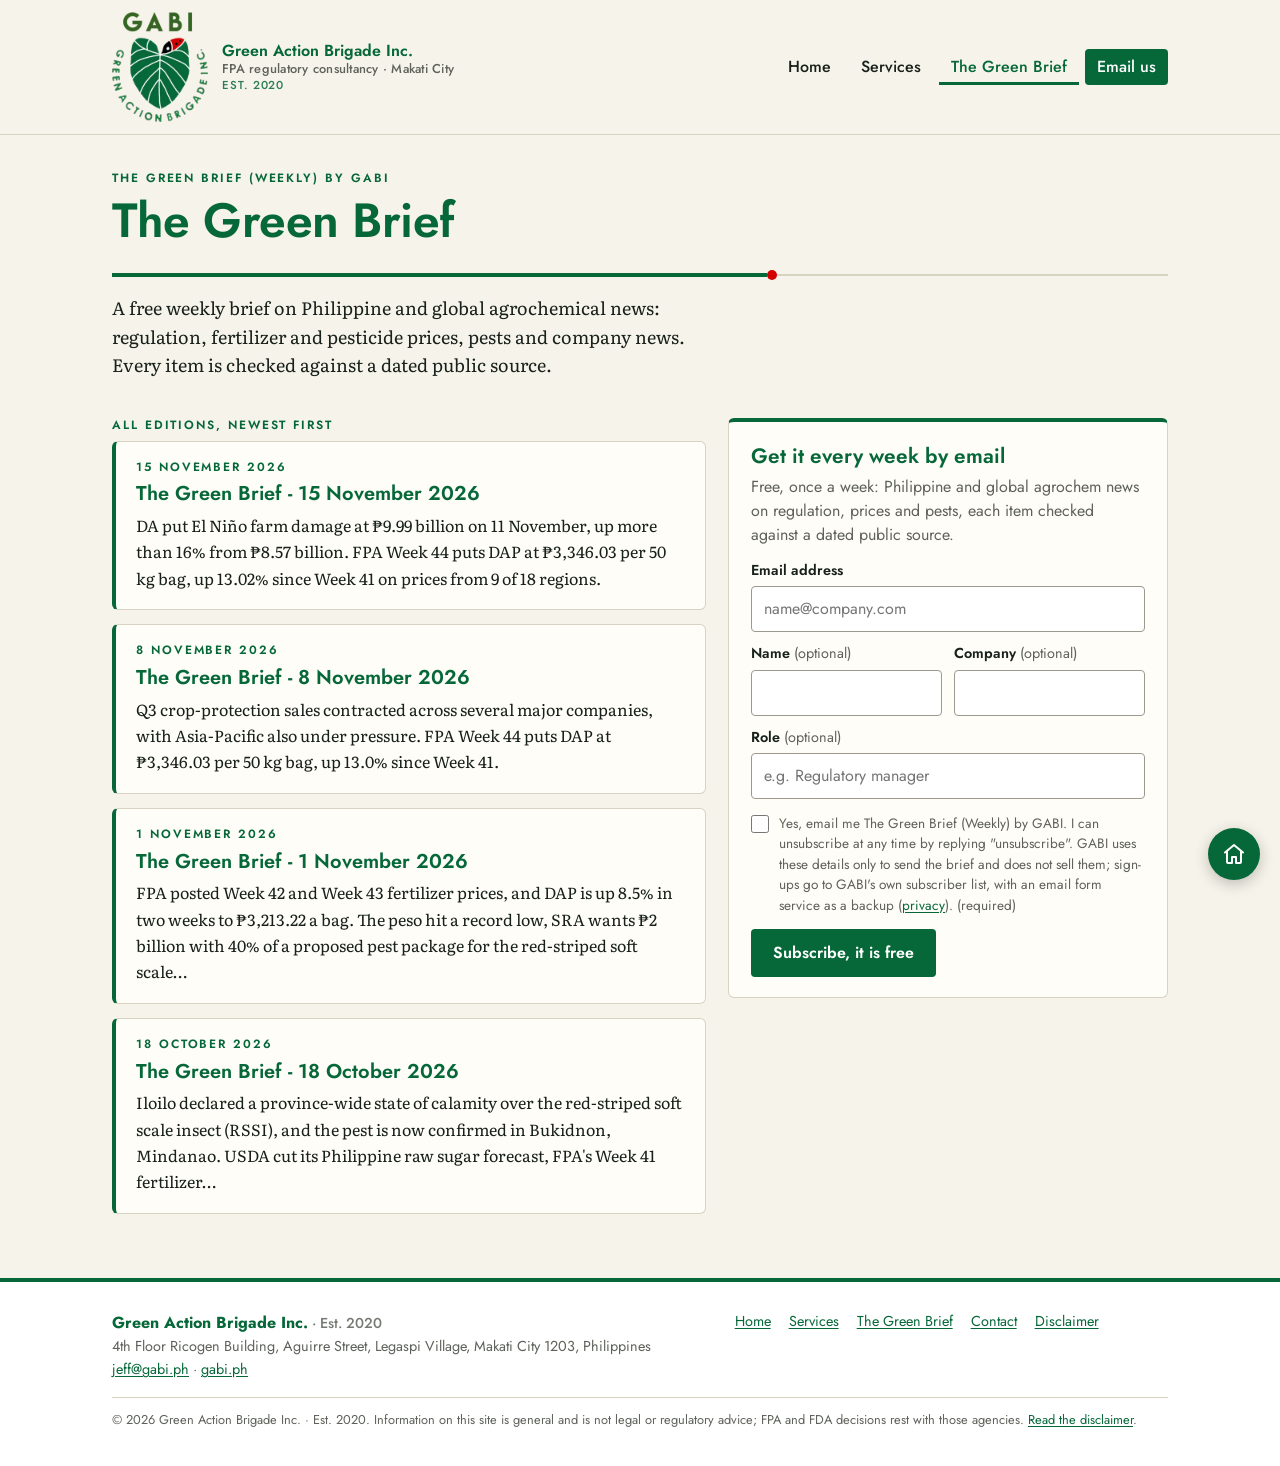
==== commit d710dcdc: "Add the 15 November 2026 Green Brief. Publish the approved edition at /weekly/2026-11-15/ and add it" ====
--- a/weekly/index.html
+++ b/weekly/index.html
@@ -61,6 +61,10 @@
  <div class="grid archive-grid" style="padding:12px 0 24px;gap:22px">
   <section aria-labelledby="ed-h"><h2 id="ed-h" class="kicker" style="font-size:.75rem">All editions, newest first</h2>
    <ol class="editions" reversed><li class="edition-card">
+  <span class="kicker">15 November 2026</span>
+  <h3><a href="2026-11-15/">The Green Brief - 15 November 2026</a></h3>
+  <p>DA put El Niño farm damage at ₱9.99 billion on 11 November, up more than 16% from ₱8.57 billion. FPA Week 44 puts DAP at ₱3,346.03 per 50 kg bag, up 13.02% since Week 41 on prices from 9 of 18 regions.</p>
+ </li><li class="edition-card">
   <span class="kicker">8 November 2026</span>
   <h3><a href="2026-11-08/">The Green Brief - 8 November 2026</a></h3>
   <p>Q3 crop-protection sales contracted across several major companies, with Asia-Pacific also under pressure. FPA Week 44 puts DAP at ₱3,346.03 per 50 kg bag, up 13.0% since Week 41.</p>
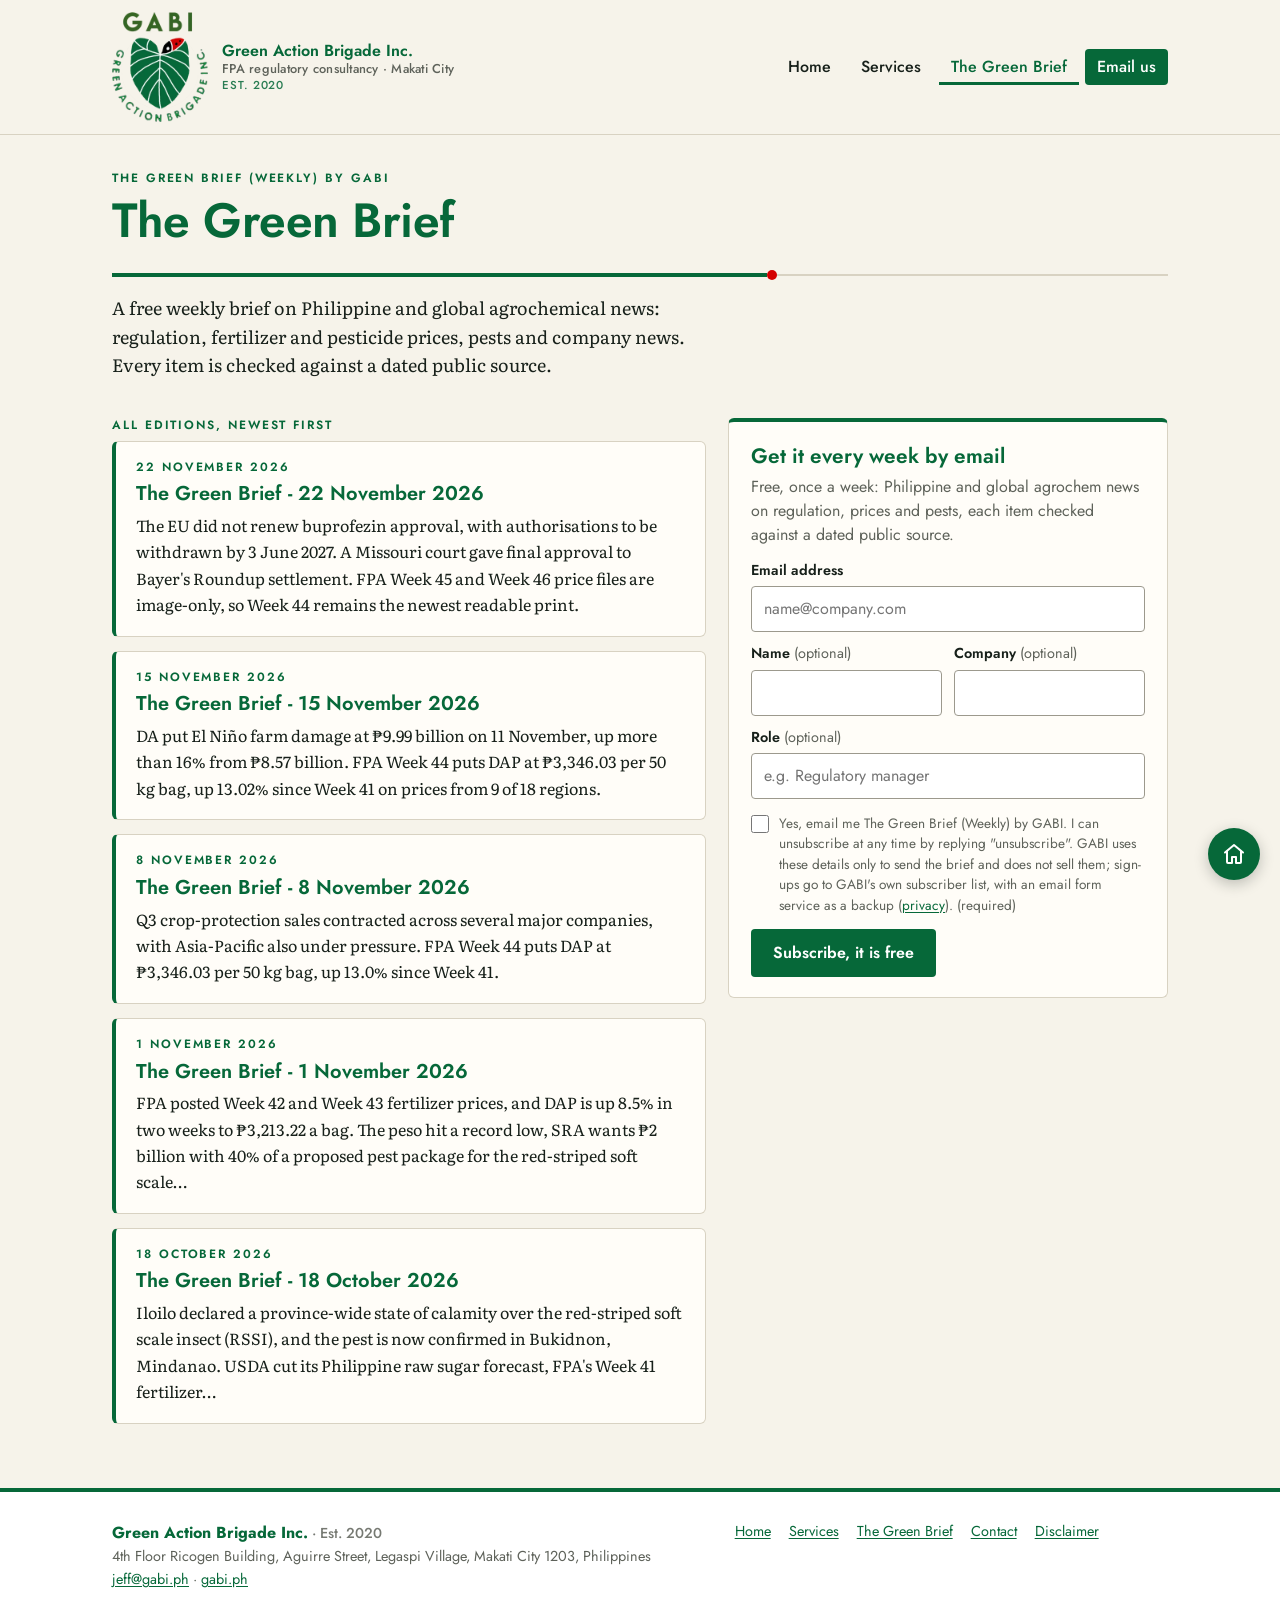
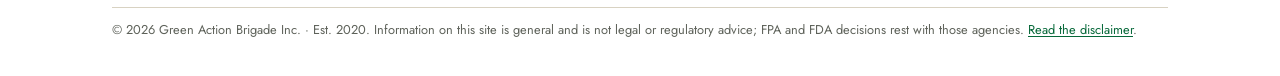
==== commit dff2500d: "Add the 22 November 2026 Green Brief. Publish the approved edition at /weekly/2026-11-22/ and add it" ====
--- a/weekly/index.html
+++ b/weekly/index.html
@@ -61,6 +61,10 @@
  <div class="grid archive-grid" style="padding:12px 0 24px;gap:22px">
   <section aria-labelledby="ed-h"><h2 id="ed-h" class="kicker" style="font-size:.75rem">All editions, newest first</h2>
    <ol class="editions" reversed><li class="edition-card">
+  <span class="kicker">22 November 2026</span>
+  <h3><a href="2026-11-22/">The Green Brief - 22 November 2026</a></h3>
+  <p>The EU did not renew buprofezin approval, with authorisations to be withdrawn by 3 June 2027. A Missouri court gave final approval to Bayer&#x27;s Roundup settlement. FPA Week 45 and Week 46 price files are image-only, so Week 44 remains the newest readable print.</p>
+ </li><li class="edition-card">
   <span class="kicker">15 November 2026</span>
   <h3><a href="2026-11-15/">The Green Brief - 15 November 2026</a></h3>
   <p>DA put El Niño farm damage at ₱9.99 billion on 11 November, up more than 16% from ₱8.57 billion. FPA Week 44 puts DAP at ₱3,346.03 per 50 kg bag, up 13.02% since Week 41 on prices from 9 of 18 regions.</p>
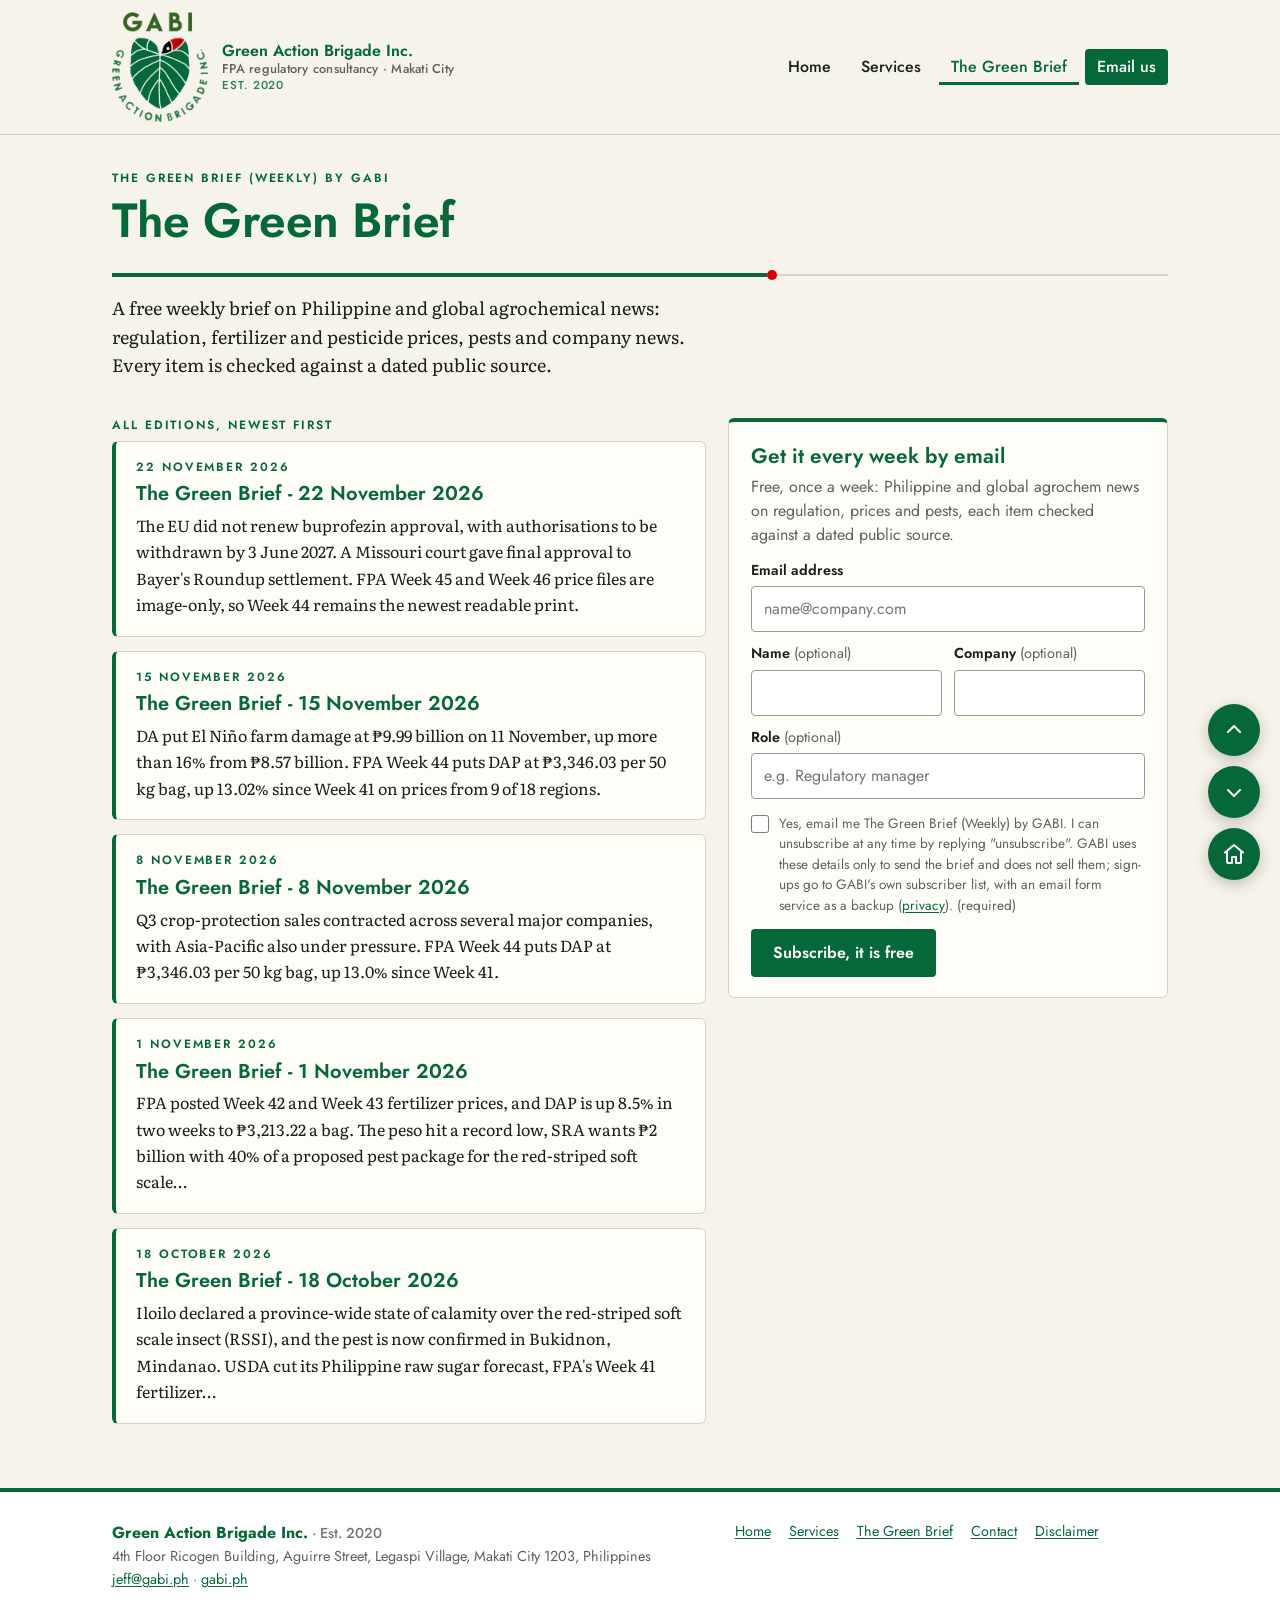
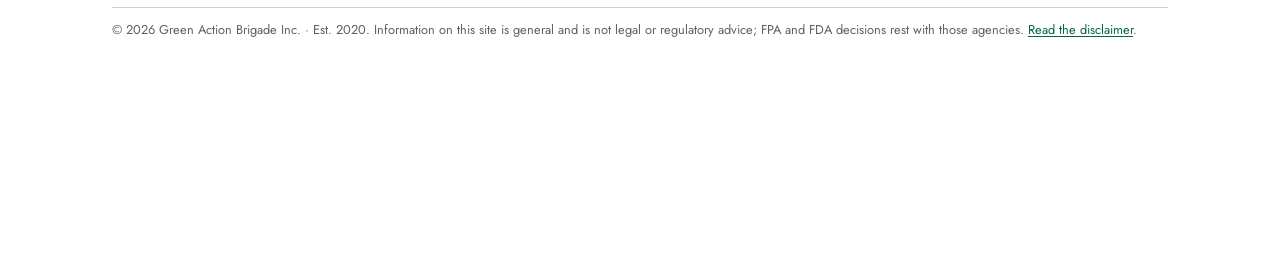
==== commit 9e66a6aa: "Add page up and page down buttons beside the home button. Stack them with the existing home control " ====
--- a/weekly/index.html
+++ b/weekly/index.html
@@ -36,7 +36,7 @@
 <link rel="preload" href="../assets/fonts/jost-normal-latin.woff2" as="font" type="font/woff2" crossorigin>
 <link rel="preload" href="../assets/fonts/literata-normal-latin.woff2" as="font" type="font/woff2" crossorigin>
 <link rel="stylesheet" href="../assets/css/fonts.css?v=5">
-<link rel="stylesheet" href="../assets/css/site.css?v=8">
+<link rel="stylesheet" href="../assets/css/site.css?v=9">
 <script type="application/ld+json">{"@context": "https://schema.org", "@type": "ProfessionalService", "name": "Green Action Brigade Inc.", "alternateName": "GABI", "url": "https://gabi.ph/", "email": "jeff@gabi.ph", "logo": "https://gabi.ph/assets/img/gabi-logo-480.png", "image": "https://gabi.ph/assets/img/og-default.png", "address": {"@type": "PostalAddress", "streetAddress": "4th Floor Ricogen Building, Aguirre Street, Legaspi Village", "addressLocality": "Makati City", "postalCode": "1203", "addressCountry": "PH"}, "areaServed": "PH", "description": "Philippine agrochemical regulatory consultancy: FPA pesticide and fertilizer registration, renewals, labels, EUPs and trials coordination."}</script>
 </head>
 <body>
@@ -116,6 +116,11 @@
   <p class="legal">© 2026 Green Action Brigade Inc. · Est. 2020. Information on this site is general and is not legal or regulatory advice; FPA and FDA decisions rest with those agencies. <a href="../disclaimer.html">Read the disclaimer</a>.</p>
  </div>
 </footer>
+<div class="fab-stack" role="group" aria-label="Page controls">
+<button type="button" class="home-fab" data-page-scroll="up" aria-label="Page up" title="Page up"><svg viewBox="0 0 24 24" fill="none" stroke="currentColor" stroke-width="2" stroke-linecap="round" stroke-linejoin="round" aria-hidden="true"><path d="m6 14 6-6 6 6"/></svg></button>
+<button type="button" class="home-fab" data-page-scroll="down" aria-label="Page down" title="Page down"><svg viewBox="0 0 24 24" fill="none" stroke="currentColor" stroke-width="2" stroke-linecap="round" stroke-linejoin="round" aria-hidden="true"><path d="m6 10 6 6 6-6"/></svg></button>
 <a class="home-fab" href="../" aria-label="Back to home" title="Home"><svg viewBox="0 0 24 24" fill="none" stroke="currentColor" stroke-width="2" stroke-linecap="round" stroke-linejoin="round" aria-hidden="true"><path d="M3 10.5 12 3l9 7.5"/><path d="M5 9.5V20a1 1 0 0 0 1 1h4v-6h4v6h4a1 1 0 0 0 1-1V9.5"/></svg></a>
+</div>
+<script src="../assets/js/page-scroll.js" defer></script>
 </body>
 </html>
--- a/assets/css/site.css
+++ b/assets/css/site.css
@@ -290,9 +290,23 @@
 .subscribe .check-grid label:has(input:checked){border-color:var(--taro);background:var(--wash)}
 .subscribe .form-note{font:400 .85rem/1.5 var(--sans);color:var(--soil);margin:0}
 
-/* Floating home button */
-.home-fab{position:fixed;right:20px;bottom:20px;z-index:50;width:52px;height:52px;border-radius:50%;background:var(--taro);color:#fff;display:flex;align-items:center;justify-content:center;box-shadow:0 4px 14px rgba(23,32,26,.25);transition:transform .15s,background .15s}
+/* Floating page controls: page up, page down, and the home button.
+   The home button stays at the bottom-right. The scroll buttons sit above it. */
+.fab-stack{position:fixed;right:20px;bottom:20px;z-index:50;display:flex;flex-direction:column;gap:10px}
+.home-fab{flex:none;width:52px;height:52px;border:0;padding:0;border-radius:50%;background:var(--taro);color:#fff;display:flex;align-items:center;justify-content:center;box-shadow:0 4px 14px rgba(23,32,26,.25);transition:transform .15s,background .15s;cursor:pointer;text-decoration:none;-webkit-appearance:none;appearance:none}
 .home-fab:hover{background:var(--olive);color:#fff;transform:translateY(-2px)}
+.home-fab:focus-visible{outline-color:#fff}
 .home-fab svg{width:24px;height:24px}
-@media (max-width:600px){.home-fab{right:14px;bottom:14px;width:46px;height:46px}}
-@media print{.home-fab{display:none}}
+.site-footer{padding-bottom:calc(22px + 20px + 52px * 3 + 10px * 2)}
+@media (max-width:699px){
+  main .wrap,.site-footer .wrap{padding-right:84px}
+  .hero-panel{margin-left:-20px;margin-right:0}
+}
+@media (max-width:600px){
+  .fab-stack{right:14px;bottom:14px;gap:8px}
+  .home-fab{width:46px;height:46px}
+  .home-fab svg{width:22px;height:22px}
+  main .wrap,.site-footer .wrap{padding-right:76px}
+  .site-footer{padding-bottom:calc(22px + 14px + 46px * 3 + 8px * 2)}
+}
+@media print{.fab-stack,.home-fab{display:none}}
